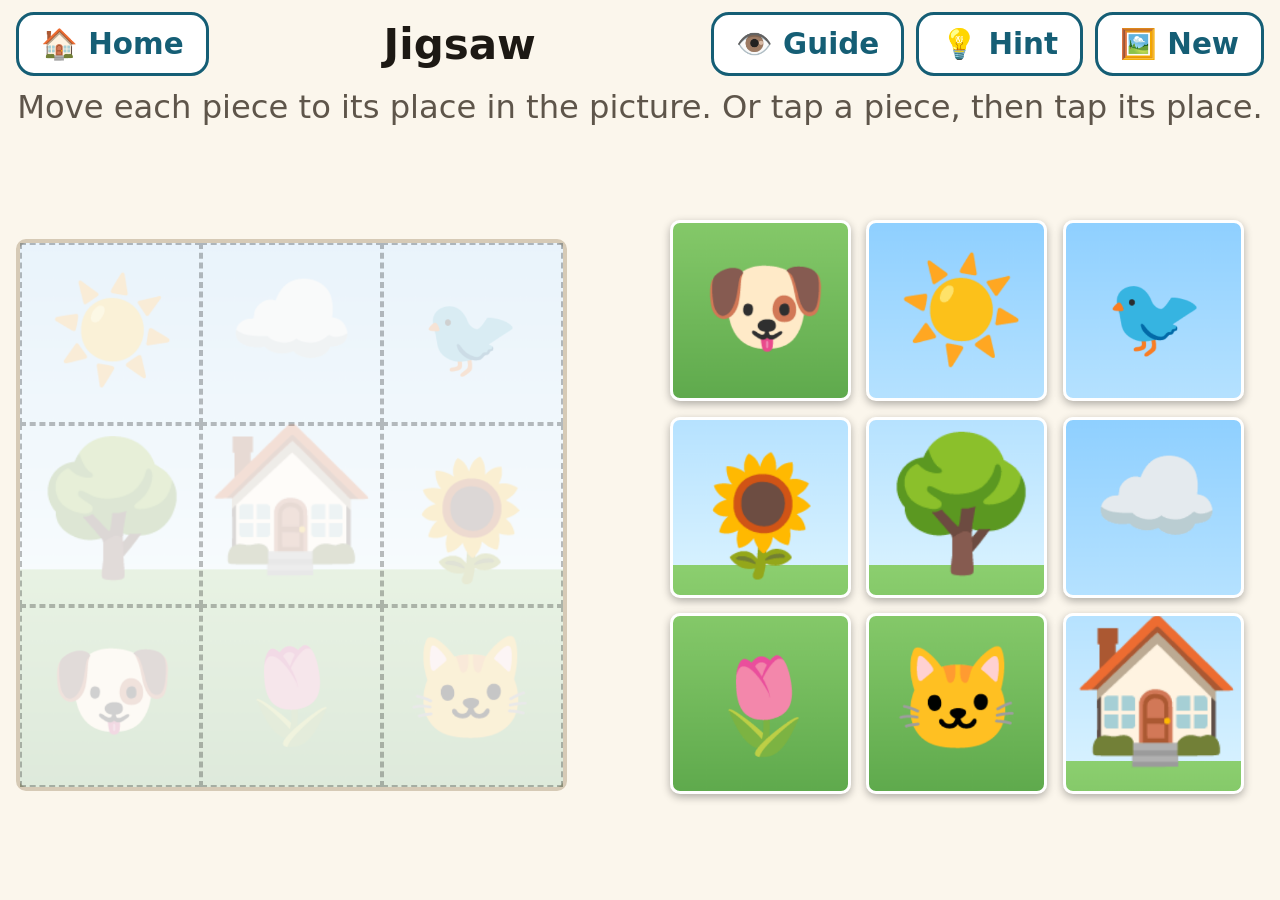
==== jigsaw/index.html @ 0a0f73a1 "feat: solitaire drag and drop, 9-piece jigsaw - solitaire: drag a card or a stack onto a column or a" ====
<!DOCTYPE html>
<html lang="en">

<head>
  <meta charset="utf-8">
  <meta name="viewport" content="width=device-width, initial-scale=1, viewport-fit=cover">
  <meta name="theme-color" content="#fbf6ec">
  <meta name="apple-mobile-web-app-capable" content="yes">
  <title>Jigsaw</title>
  <link rel="stylesheet" href="../games.css">
  <style>
    body { display: flex; flex-direction: column; overflow: hidden; height: 100vh; height: 100dvh; }

    .help { text-align: center; font-size: 1.15rem; color: var(--muted); margin: 0 16px 4px; }

    #play {
      flex: 1;
      position: relative;
      min-height: 0;
      touch-action: none;
    }

    /* Where the picture goes. */
    #board {
      position: absolute;
      background: #fff;
      outline: 4px solid var(--border);
      border-radius: 6px;
    }

    #guide {
      position: absolute;
      inset: 0;
      background-size: 100% 100%;
      opacity: 0.22;
      filter: grayscale(0.3);
    }

    #board.noguide #guide { display: none; }

    .cell {
      position: absolute;
      border: 2px dashed rgba(0, 0, 0, 0.25);
    }

    .cell.hint { border: 6px solid var(--good); background: rgba(46, 125, 50, 0.15); z-index: 2; }

    /* Where the loose pieces wait. Each piece has its own place, so pieces never lie on top of each other. */
    .slot {
      position: absolute;
      border: 3px dashed var(--border);
      border-radius: 12px;
    }

    .piece {
      position: absolute;
      border-radius: 10px;
      box-shadow: 0 3px 8px rgba(0, 0, 0, 0.3);
      border: 3px solid #fff;
      cursor: grab;
      transition: left 0.25s, top 0.25s, border-radius 0.25s;
      z-index: 10;
    }

    .piece.dragging {
      transition: none;
      z-index: 100;
      box-shadow: 0 14px 28px rgba(0, 0, 0, 0.4);
      cursor: grabbing;
    }

    .piece.selected { border-color: #f57f17; box-shadow: 0 0 0 5px #f57f17; z-index: 20; }

    .piece.placed {
      border: 0;
      border-radius: 0;
      box-shadow: none;
      cursor: default;
      z-index: 5;
    }
  </style>
</head>

<body>
  <div class="topbar">
    <a class="btn" href="../">🏠 Home</a>
    <h1>Jigsaw</h1>
    <button class="btn" id="guideBtn">👁️ Guide</button>
    <button class="btn" id="hint">💡 Hint</button>
    <button class="btn" id="next">🖼️ New</button>
  </div>
  <p class="help">Move each piece to its place in the picture. Or tap a piece, then tap its place.</p>

  <div id="play">
    <div id="board"><div id="guide"></div></div>
  </div>

  <div class="overlay" id="win">
    <div class="box">
      <div class="big">🎉</div>
      <h2>Well done!</h2>
      <p>The picture is complete.</p>
      <div class="actions">
        <button class="btn primary" id="again">Next picture</button>
      </div>
    </div>
  </div>

  <script>
    // Each picture: a background and emoji, one main thing in each of the 9 squares.
    // Items are [emoji, x, y, size] as parts of the picture width.
    const SCENES = [
      {
        name: 'Garden',
        bg: [[0, '#8fd0ff'], [0.6, '#d6f1ff'], [0.6, '#8ccf6f'], [1, '#5ea94c']],
        items: [['☀️', 0.17, 0.17, 0.22], ['☁️', 0.5, 0.15, 0.22], ['🐦', 0.83, 0.18, 0.17],
          ['🌳', 0.17, 0.5, 0.28], ['🏠', 0.5, 0.48, 0.3], ['🌻', 0.83, 0.52, 0.25],
          ['🐶', 0.17, 0.83, 0.22], ['🌷', 0.5, 0.84, 0.2], ['🐱', 0.83, 0.83, 0.22]],
      },
      {
        name: 'Farm',
        bg: [[0, '#a7dcff'], [0.55, '#e3f5ff'], [0.55, '#b5d66b'], [1, '#7fae3f']],
        items: [['⛅', 0.17, 0.17, 0.22], ['🐦', 0.5, 0.2, 0.16], ['☀️', 0.83, 0.16, 0.22],
          ['🌲', 0.17, 0.5, 0.28], ['🏡', 0.5, 0.48, 0.3], ['🚜', 0.83, 0.52, 0.24],
          ['🐄', 0.17, 0.83, 0.24], ['🐔', 0.5, 0.84, 0.21], ['🐑', 0.83, 0.83, 0.23]],
      },
      {
        name: 'Seaside',
        bg: [[0, '#7fc8f8'], [0.36, '#cdeeff'], [0.36, '#2f8fd1'], [0.7, '#61b6ea'], [0.7, '#f3dca2'], [1, '#e7c77c']],
        items: [['☀️', 0.17, 0.17, 0.22], ['☁️', 0.5, 0.16, 0.2], ['🐦', 0.83, 0.18, 0.16],
          ['⛵', 0.17, 0.52, 0.24], ['🐬', 0.5, 0.53, 0.24], ['🚢', 0.83, 0.5, 0.24],
          ['🐚', 0.17, 0.85, 0.2], ['🦀', 0.5, 0.85, 0.2], ['⛱️', 0.83, 0.82, 0.24]],
      },
      {
        name: 'Fruit',
        checks: ['#ffffff', '#f6c9c9'],
        items: [['🍎', 0.17, 0.17, 0.25], ['🍌', 0.5, 0.17, 0.25], ['🍇', 0.83, 0.17, 0.25],
          ['🍓', 0.17, 0.5, 0.25], ['🍊', 0.5, 0.5, 0.25], ['🍐', 0.83, 0.5, 0.25],
          ['🍒', 0.17, 0.83, 0.25], ['🍋', 0.5, 0.83, 0.25], ['🍉', 0.83, 0.83, 0.25]],
      },
    ];

    const N = 3;
    const $ = (id) => document.getElementById(id);
    const play = $('play'), board = $('board');

    let sceneIdx = -1, image = '', pieces = [], selected = null, geo;

    function shuffle(a) {
      for (let i = a.length - 1; i > 0; i--) {
        const j = Math.floor(Math.random() * (i + 1));
        [a[i], a[j]] = [a[j], a[i]];
      }
      return a;
    }

    function drawScene(sc, size) {
      const c = document.createElement('canvas');
      c.width = c.height = size;
      const g = c.getContext('2d');
      if (sc.checks) {
        const n = 8, s = size / n;
        for (let y = 0; y < n; y++)
          for (let x = 0; x < n; x++) {
            g.fillStyle = sc.checks[(x + y) % 2];
            g.fillRect(x * s, y * s, s, s);
          }
      } else {
        const grad = g.createLinearGradient(0, 0, 0, size);
        for (const [at, col] of sc.bg) grad.addColorStop(at, col);
        g.fillStyle = grad;
        g.fillRect(0, 0, size, size);
      }
      g.textAlign = 'center';
      g.textBaseline = 'middle';
      for (const [e, x, y, s] of sc.items) {
        // Emoji draw a bit larger than the font size; keep each one inside its own square.
        g.font = `${s * 0.85 * size}px "Apple Color Emoji","Segoe UI Emoji","Noto Color Emoji",sans-serif`;
        g.fillText(e, x * size, y * size);
      }
      return c.toDataURL();
    }

    function newPuzzle() {
      sceneIdx = (sceneIdx + 1) % SCENES.length;
      image = drawScene(SCENES[sceneIdx], 900);
      $('guide').style.backgroundImage = `url(${image})`;
      for (const p of pieces) p.el.remove();
      const slots = shuffle([...Array(N * N).keys()]);
      pieces = [...Array(N * N).keys()].map((i) => {
        const el = document.createElement('div');
        el.className = 'piece';
        el.style.backgroundImage = `url(${image})`;
        const p = { i, slot: slots[i], placed: false, el };
        el.addEventListener('pointerdown', (e) => pointerDown(e, p));
        play.appendChild(el);
        return p;
      });
      selected = null;
      $('win').classList.remove('show');
      layout();
    }

    // Two 3 by 3 areas: the picture and the waiting pieces.
    // Side by side when the screen is wide, one above the other when it is tall.
    function layout() {
      const W = play.clientWidth, H = play.clientHeight, pad = 20;
      const wide = W > H;
      const p = wide
        ? Math.min((W - pad * 2) / 6.3, (H - pad * 2) / 3)
        : Math.min((W - pad * 2) / 3, (H - pad * 2) / 6.3);
      const s = p * 0.92;               // piece size; slots are a bit larger so pieces have space between them
      const bw = s * N;
      let bx, by, tx, ty;
      if (wide) {
        bx = (W - 6.3 * p) / 2; by = (H - 3 * p) / 2 + (3 * p - bw) / 2;
        tx = bx + 3.3 * p; ty = (H - 3 * p) / 2;
      } else {
        bx = (W - bw) / 2; by = (H - 6.3 * p) / 2;
        tx = (W - 3 * p) / 2; ty = by + 3.3 * p;
      }
      geo = { s, p, bx, by, tx, ty };

      board.style.left = bx + 'px';
      board.style.top = by + 'px';
      board.style.width = board.style.height = bw + 'px';

      for (const el of play.querySelectorAll('.slot, .cell')) el.remove();
      for (let k = 0; k < N * N; k++) {
        const cell = document.createElement('div');
        cell.className = 'cell';
        cell.style.left = (k % N) * s + 'px';
        cell.style.top = Math.floor(k / N) * s + 'px';
        cell.style.width = cell.style.height = s + 'px';
        cell.dataset.k = k;
        cell.addEventListener('click', () => tapCell(k, cell));
        board.appendChild(cell);

        const slot = document.createElement('div');
        slot.className = 'slot';
        slot.style.left = tx + (k % N) * p + 'px';
        slot.style.top = ty + Math.floor(k / N) * p + 'px';
        slot.style.width = slot.style.height = s + 'px';
        play.appendChild(slot);
      }
      for (const pc of pieces) {
        pc.el.style.width = pc.el.style.height = s + 'px';
        pc.el.style.backgroundSize = `${bw}px ${bw}px`;
        pc.el.style.backgroundPosition = `${-(pc.i % N) * s}px ${-Math.floor(pc.i / N) * s}px`;
        place(pc);
      }
    }

    // Put a piece at its home: its cell in the picture when placed, otherwise its waiting place.
    function place(pc) {
      const { s, p, bx, by, tx, ty } = geo;
      const [x, y] = pc.placed
        ? [bx + (pc.i % N) * s, by + Math.floor(pc.i / N) * s]
        : [tx + (pc.slot % N) * p, ty + Math.floor(pc.slot / N) * p];
      pc.el.style.left = x + 'px';
      pc.el.style.top = y + 'px';
      pc.el.classList.toggle('placed', pc.placed);
    }

    function setPlaced(pc) {
      pc.placed = true;
      pc.el.classList.remove('selected');
      if (selected === pc) selected = null;
      place(pc);
      clearHint();
      if (pieces.every((q) => q.placed)) setTimeout(() => $('win').classList.add('show'), 600);
    }

    function select(pc) {
      if (selected) selected.el.classList.remove('selected');
      selected = selected === pc ? null : pc;
      if (selected) selected.el.classList.add('selected');
    }

    function tapCell(k, cell) {
      if (!selected) return;
      if (selected.i === k) setPlaced(selected);
      else {
        cell.classList.remove('shake');
        void cell.offsetWidth;
        cell.classList.add('shake');
      }
    }

    // ---------- dragging ----------
    let drag = null;

    function pointerDown(e, pc) {
      if (pc.placed || drag || !e.isPrimary) return;
      e.preventDefault();
      pc.el.setPointerCapture(e.pointerId);
      drag = {
        pc, x0: e.clientX, y0: e.clientY, moving: false,
        left: parseFloat(pc.el.style.left), top: parseFloat(pc.el.style.top),
      };
    }

    play.addEventListener('pointermove', (e) => {
      if (!drag) return;
      const dx = e.clientX - drag.x0, dy = e.clientY - drag.y0;
      if (!drag.moving) {
        if (Math.hypot(dx, dy) < 12) return;
        drag.moving = true;
        drag.pc.el.classList.add('dragging');
      }
      drag.pc.el.style.left = drag.left + dx + 'px';
      drag.pc.el.style.top = drag.top + dy + 'px';
    });

    play.addEventListener('pointerup', () => {
      const d = drag;
      drag = null;
      if (!d) return;
      const pc = d.pc;
      if (!d.moving) { select(pc); return; }
      pc.el.classList.remove('dragging');
      // Accept the piece when its middle is near enough to its own place.
      const { s, bx, by } = geo;
      const cx = parseFloat(pc.el.style.left) + s / 2, cy = parseFloat(pc.el.style.top) + s / 2;
      const hx = bx + (pc.i % N) * s + s / 2, hy = by + Math.floor(pc.i / N) * s + s / 2;
      if (Math.abs(cx - hx) < s * 0.6 && Math.abs(cy - hy) < s * 0.6) setPlaced(pc);
      else place(pc);   // goes back to its waiting place
    });

    play.addEventListener('pointercancel', () => {
      if (!drag) return;
      drag.pc.el.classList.remove('dragging');
      place(drag.pc);
      drag = null;
    });

    let hintTimer = 0;
    function hint() {
      clearHint();
      let pc = selected || pieces.find((q) => !q.placed);
      if (!pc) return;
      if (!selected) select(pc);
      board.querySelector(`.cell[data-k="${pc.i}"]`).classList.add('hint');
      hintTimer = setTimeout(clearHint, 3000);
    }

    function clearHint() {
      clearTimeout(hintTimer);
      for (const el of board.querySelectorAll('.hint')) el.classList.remove('hint');
    }

    $('hint').addEventListener('click', hint);
    $('next').addEventListener('click', newPuzzle);
    $('again').addEventListener('click', newPuzzle);
    $('guideBtn').addEventListener('click', () => board.classList.toggle('noguide'));
    window.addEventListener('resize', layout);

    newPuzzle();
  </script>
</body>

</html>
---- games.css ----
/* Shared style for the game picker and the games.
   Large text, large tap targets, high contrast, no hover-only cues. */
:root {
  --bg: #fbf6ec;
  --fg: #1d1914;
  --muted: #5e554a;
  --card: #ffffff;
  --border: #d6cab6;
  --accent: #155e75;
  --accent-soft: #e0f0f4;
  --good: #2e7d32;
  --good-soft: #e3f3e4;
  --select: #ffe082;
  --radius: 22px;
  font-size: clamp(20px, 2.4vw, 28px);
}

* { box-sizing: border-box; }

html, body {
  margin: 0;
  background: var(--bg);
  color: var(--fg);
  font-family: system-ui, -apple-system, "Segoe UI", Roboto, Helvetica, Arial, sans-serif;
  -webkit-text-size-adjust: 100%;
}

body {
  touch-action: manipulation;
  -webkit-tap-highlight-color: transparent;
  -webkit-user-select: none;
  user-select: none;
  min-height: 100vh;
  min-height: 100dvh;
}

.topbar {
  display: flex;
  flex-wrap: wrap;
  gap: 12px;
  align-items: center;
  padding: 12px 16px;
}

.topbar h1 {
  flex: 1 1 auto;
  margin: 0;
  font-size: 1.5rem;
  text-align: center;
}

.btn {
  font: inherit;
  font-size: 1.05rem;
  font-weight: 700;
  min-height: 64px;
  min-width: 64px;
  padding: 0 22px;
  border-radius: 18px;
  border: 3px solid var(--accent);
  background: var(--card);
  color: var(--accent);
  cursor: pointer;
  display: inline-flex;
  align-items: center;
  justify-content: center;
  gap: 10px;
  text-decoration: none;
  line-height: 1.1;
}

.btn.primary { background: var(--accent); color: #fff; }
.btn:active { transform: scale(0.96); }
.btn:disabled { opacity: 0.35; transform: none; }
.btn:focus-visible { outline: 4px solid #f9a825; outline-offset: 3px; }

/* Full-screen message (win, no moves). */
.overlay {
  position: fixed;
  inset: 0;
  background: rgba(29, 25, 20, 0.55);
  display: none;
  align-items: center;
  justify-content: center;
  padding: 16px;
  z-index: 10000;
}

.overlay.show { display: flex; }

.overlay .box {
  background: var(--card);
  border-radius: var(--radius);
  padding: 36px 32px;
  max-width: 560px;
  width: 100%;
  text-align: center;
  box-shadow: 0 10px 40px rgba(0, 0, 0, 0.3);
}

.overlay .big { font-size: 4rem; line-height: 1.1; }
.overlay h2 { font-size: 1.8rem; margin: 12px 0 8px; }
.overlay p { font-size: 1.2rem; color: var(--muted); margin: 0 0 24px; }
.overlay .actions { display: flex; flex-wrap: wrap; gap: 16px; justify-content: center; }
.overlay .actions .btn { min-width: 200px; font-size: 1.2rem; }

@keyframes shake {
  0%, 100% { translate: 0; }
  20%, 60% { translate: -8px; }
  40%, 80% { translate: 8px; }
}

.shake { animation: shake 0.35s; }
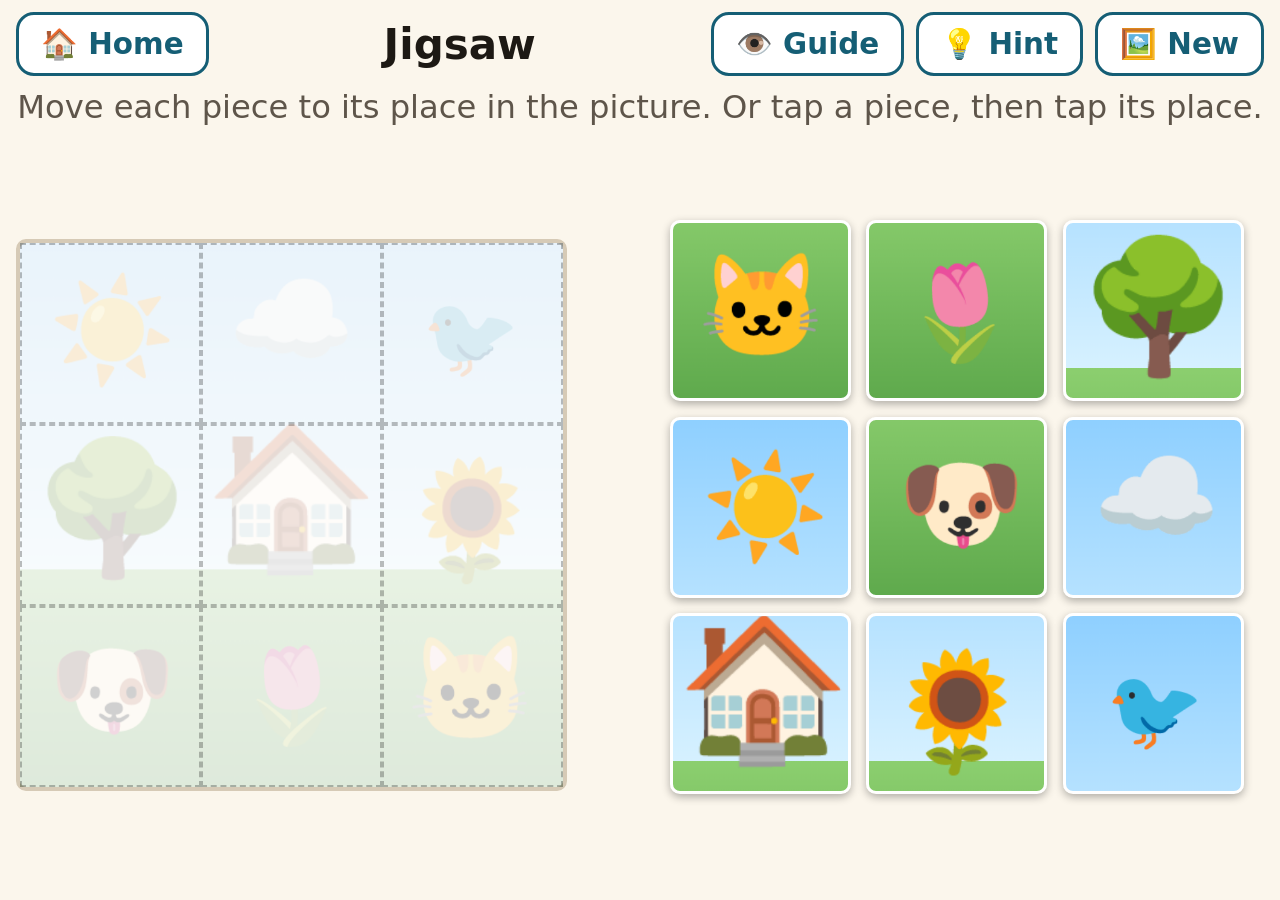
==== commit db351c23: "feat: make the games site an installable PWA - manifest.webmanifest with PNG icons (normal, maskable" ====
--- a/jigsaw/index.html
+++ b/jigsaw/index.html
@@ -5,7 +5,12 @@
   <meta charset="utf-8">
   <meta name="viewport" content="width=device-width, initial-scale=1, viewport-fit=cover">
   <meta name="theme-color" content="#fbf6ec">
+  <meta name="mobile-web-app-capable" content="yes">
   <meta name="apple-mobile-web-app-capable" content="yes">
+  <meta name="apple-mobile-web-app-title" content="Games">
+  <link rel="manifest" href="/manifest.webmanifest">
+  <link rel="icon" href="/icons/icon-192.png">
+  <link rel="apple-touch-icon" href="/icons/apple-touch-icon.png">
   <title>Jigsaw</title>
   <link rel="stylesheet" href="../games.css">
   <style>
@@ -357,6 +362,9 @@
 
     newPuzzle();
   </script>
+  <script>
+    if ('serviceWorker' in navigator) navigator.serviceWorker.register('/sw.js').catch(() => { });
+  </script>
 </body>
 
 </html>
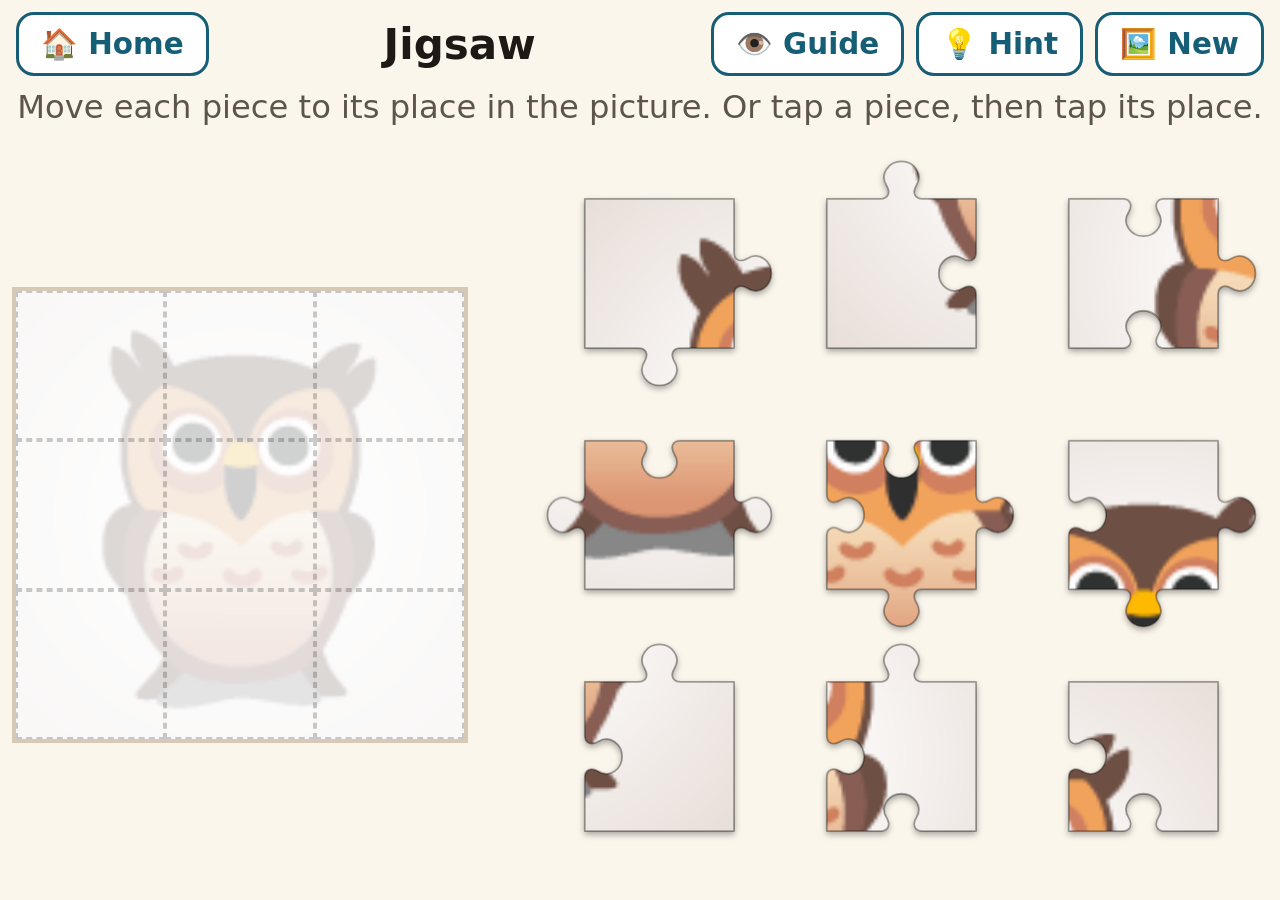
==== commit 869fe557: "feat(jigsaw): jigsaw-shaped pieces and single-emoji pictures - pieces now have tabs and holes, with " ====
--- a/jigsaw/index.html
+++ b/jigsaw/index.html
@@ -30,7 +30,6 @@
       position: absolute;
       background: #fff;
       outline: 4px solid var(--border);
-      border-radius: 6px;
     }
 
     #guide {
@@ -45,42 +44,35 @@
 
     .cell {
       position: absolute;
-      border: 2px dashed rgba(0, 0, 0, 0.25);
+      border: 2px dashed rgba(0, 0, 0, 0.2);
     }
 
     .cell.hint { border: 6px solid var(--good); background: rgba(46, 125, 50, 0.15); z-index: 2; }
 
-    /* Where the loose pieces wait. Each piece has its own place, so pieces never lie on top of each other. */
-    .slot {
-      position: absolute;
-      border: 3px dashed var(--border);
-      border-radius: 12px;
-    }
-
+    /* Each loose piece waits in its own place, far enough from the others that pieces never touch. */
     .piece {
       position: absolute;
-      border-radius: 10px;
-      box-shadow: 0 3px 8px rgba(0, 0, 0, 0.3);
-      border: 3px solid #fff;
       cursor: grab;
-      transition: left 0.25s, top 0.25s, border-radius 0.25s;
+      transition: left 0.25s, top 0.25s;
       z-index: 10;
+      filter: drop-shadow(0 3px 3px rgba(0, 0, 0, 0.35));
     }
 
     .piece.dragging {
       transition: none;
       z-index: 100;
-      box-shadow: 0 14px 28px rgba(0, 0, 0, 0.4);
+      filter: drop-shadow(0 12px 10px rgba(0, 0, 0, 0.4));
       cursor: grabbing;
     }
 
-    .piece.selected { border-color: #f57f17; box-shadow: 0 0 0 5px #f57f17; z-index: 20; }
+    .piece.selected {
+      z-index: 20;
+      filter: drop-shadow(0 0 4px #f57f17) drop-shadow(0 0 4px #f57f17) drop-shadow(0 0 3px #f57f17);
+    }
 
     .piece.placed {
-      border: 0;
-      border-radius: 0;
-      box-shadow: none;
-      cursor: default;
+      filter: none;
+      pointer-events: none;
       z-index: 5;
     }
   </style>
@@ -112,44 +104,22 @@
   </div>
 
   <script>
-    // Each picture: a background and emoji, one main thing in each of the 9 squares.
-    // Items are [emoji, x, y, size] as parts of the picture width.
-    const SCENES = [
-      {
-        name: 'Garden',
-        bg: [[0, '#8fd0ff'], [0.6, '#d6f1ff'], [0.6, '#8ccf6f'], [1, '#5ea94c']],
-        items: [['☀️', 0.17, 0.17, 0.22], ['☁️', 0.5, 0.15, 0.22], ['🐦', 0.83, 0.18, 0.17],
-          ['🌳', 0.17, 0.5, 0.28], ['🏠', 0.5, 0.48, 0.3], ['🌻', 0.83, 0.52, 0.25],
-          ['🐶', 0.17, 0.83, 0.22], ['🌷', 0.5, 0.84, 0.2], ['🐱', 0.83, 0.83, 0.22]],
-      },
-      {
-        name: 'Farm',
-        bg: [[0, '#a7dcff'], [0.55, '#e3f5ff'], [0.55, '#b5d66b'], [1, '#7fae3f']],
-        items: [['⛅', 0.17, 0.17, 0.22], ['🐦', 0.5, 0.2, 0.16], ['☀️', 0.83, 0.16, 0.22],
-          ['🌲', 0.17, 0.5, 0.28], ['🏡', 0.5, 0.48, 0.3], ['🚜', 0.83, 0.52, 0.24],
-          ['🐄', 0.17, 0.83, 0.24], ['🐔', 0.5, 0.84, 0.21], ['🐑', 0.83, 0.83, 0.23]],
-      },
-      {
-        name: 'Seaside',
-        bg: [[0, '#7fc8f8'], [0.36, '#cdeeff'], [0.36, '#2f8fd1'], [0.7, '#61b6ea'], [0.7, '#f3dca2'], [1, '#e7c77c']],
-        items: [['☀️', 0.17, 0.17, 0.22], ['☁️', 0.5, 0.16, 0.2], ['🐦', 0.83, 0.18, 0.16],
-          ['⛵', 0.17, 0.52, 0.24], ['🐬', 0.5, 0.53, 0.24], ['🚢', 0.83, 0.5, 0.24],
-          ['🐚', 0.17, 0.85, 0.2], ['🦀', 0.5, 0.85, 0.2], ['⛱️', 0.83, 0.82, 0.24]],
-      },
-      {
-        name: 'Fruit',
-        checks: ['#ffffff', '#f6c9c9'],
-        items: [['🍎', 0.17, 0.17, 0.25], ['🍌', 0.5, 0.17, 0.25], ['🍇', 0.83, 0.17, 0.25],
-          ['🍓', 0.17, 0.5, 0.25], ['🍊', 0.5, 0.5, 0.25], ['🍐', 0.83, 0.5, 0.25],
-          ['🍒', 0.17, 0.83, 0.25], ['🍋', 0.5, 0.83, 0.25], ['🍉', 0.83, 0.83, 0.25]],
-      },
+    // One big emoji on a soft background makes each picture.
+    const PICTURES = [
+      ['🐶', '#ffe0b2'], ['🐱', '#cfe8ff'], ['🌻', '#c8e6c9'], ['🍎', '#fff3c4'],
+      ['🏠', '#d4ecff'], ['🦋', '#e4f5c8'], ['🐠', '#b3e5fc'], ['🚗', '#e3e3fa'],
+      ['🐘', '#ffe4ec'], ['🦉', '#e6dcd6'], ['🍓', '#e3f4e4'], ['⛵', '#c5e3fb'],
     ];
 
     const N = 3;
+    const TAB = 0.25;      // how far a tab sticks out, as part of the piece size
+    const PAD = 0.28;      // room around each piece drawing for its tabs and outline
+    const PITCH = 1.62;    // distance between waiting places, as piece sizes
     const $ = (id) => document.getElementById(id);
     const play = $('play'), board = $('board');
 
-    let sceneIdx = -1, image = '', pieces = [], selected = null, geo;
+    let picIdx = Math.floor(Math.random() * PICTURES.length) - 1;
+    let picture, pieces = [], selected = null, geo;
 
     function shuffle(a) {
       for (let i = a.length - 1; i > 0; i--) {
@@ -159,44 +129,95 @@
       return a;
     }
 
-    function drawScene(sc, size) {
+    function drawPicture([emoji, color], size) {
       const c = document.createElement('canvas');
       c.width = c.height = size;
       const g = c.getContext('2d');
-      if (sc.checks) {
-        const n = 8, s = size / n;
-        for (let y = 0; y < n; y++)
-          for (let x = 0; x < n; x++) {
-            g.fillStyle = sc.checks[(x + y) % 2];
-            g.fillRect(x * s, y * s, s, s);
-          }
-      } else {
-        const grad = g.createLinearGradient(0, 0, 0, size);
-        for (const [at, col] of sc.bg) grad.addColorStop(at, col);
-        g.fillStyle = grad;
-        g.fillRect(0, 0, size, size);
-      }
+      const grad = g.createRadialGradient(size / 2, size / 2, size * 0.1, size / 2, size / 2, size * 0.75);
+      grad.addColorStop(0, '#ffffff');
+      grad.addColorStop(1, color);
+      g.fillStyle = grad;
+      g.fillRect(0, 0, size, size);
       g.textAlign = 'center';
       g.textBaseline = 'middle';
-      for (const [e, x, y, s] of sc.items) {
-        // Emoji draw a bit larger than the font size; keep each one inside its own square.
-        g.font = `${s * 0.85 * size}px "Apple Color Emoji","Segoe UI Emoji","Noto Color Emoji",sans-serif`;
-        g.fillText(e, x * size, y * size);
-      }
-      return c.toDataURL();
+      g.font = `${size * 0.78}px "Apple Color Emoji","Segoe UI Emoji","Noto Color Emoji",sans-serif`;
+      g.fillText(emoji, size / 2, size * 0.54);
+      return c;
+    }
+
+    // Edge shapes. For the edge between two pieces, +1 means the first piece
+    // (above, or to the left) has the tab and the second piece has the hole.
+    function makeEdges() {
+      const rnd = () => (Math.random() < 0.5 ? 1 : -1);
+      const h = [...Array(N - 1)].map(() => [...Array(N)].map(rnd));  // below row r
+      const v = [...Array(N)].map(() => [...Array(N - 1)].map(rnd));  // right of column c
+      return (r, c) => ({
+        top: r > 0 ? -h[r - 1][c] : 0,
+        right: c < N - 1 ? v[r][c] : 0,
+        bottom: r < N - 1 ? h[r][c] : 0,
+        left: c > 0 ? -v[r][c - 1] : 0,
+      });
+    }
+
+    // One side of a piece, from (x0, y0) to (x1, y1), going round the piece clockwise.
+    // out: 1 = tab, -1 = hole, 0 = straight.
+    function side(g, x0, y0, x1, y1, out) {
+      if (!out) { g.lineTo(x1, y1); return; }
+      const dx = x1 - x0, dy = y1 - y0;
+      const nx = dy * out, ny = -dx * out;     // points out of the piece
+      const P = (u, w) => [x0 + dx * u + nx * w, y0 + dy * u + ny * w];
+      const curve = (a, b, c) => g.bezierCurveTo(...P(...a), ...P(...b), ...P(...c));
+      g.lineTo(...P(0.36, 0));
+      curve([0.41, 0], [0.43, 0.04], [0.40, 0.09]);
+      curve([0.35, 0.17], [0.42, TAB], [0.5, TAB]);
+      curve([0.58, TAB], [0.65, 0.17], [0.60, 0.09]);
+      curve([0.57, 0.04], [0.59, 0], [0.64, 0]);
+      g.lineTo(x1, y1);
+    }
+
+    function piecePath(g, s, e) {
+      g.beginPath();
+      g.moveTo(0, 0);
+      side(g, 0, 0, s, 0, e.top);
+      side(g, s, 0, s, s, e.right);
+      side(g, s, s, 0, s, e.bottom);
+      side(g, 0, s, 0, 0, e.left);
+      g.closePath();
+    }
+
+    function drawPiece(pc) {
+      const { s } = geo;
+      const dpr = window.devicePixelRatio || 1;
+      const full = s * (1 + 2 * PAD);
+      const cv = pc.el;
+      cv.width = cv.height = Math.round(full * dpr);
+      cv.style.width = cv.style.height = full + 'px';
+      const g = cv.getContext('2d');
+      g.scale(dpr, dpr);
+      g.translate(s * PAD, s * PAD);
+      piecePath(g, s, pc.edges);
+      g.save();
+      g.clip();
+      const r = Math.floor(pc.i / N), c = pc.i % N;
+      g.drawImage(picture, -c * s, -r * s, s * N, s * N);
+      g.restore();
+      g.lineJoin = 'round';
+      g.strokeStyle = 'rgba(0,0,0,0.35)';
+      g.lineWidth = Math.max(1.5, s * 0.012);
+      g.stroke();
     }
 
     function newPuzzle() {
-      sceneIdx = (sceneIdx + 1) % SCENES.length;
-      image = drawScene(SCENES[sceneIdx], 900);
-      $('guide').style.backgroundImage = `url(${image})`;
+      picIdx = (picIdx + 1) % PICTURES.length;
+      picture = drawPicture(PICTURES[picIdx], 900);
+      $('guide').style.backgroundImage = `url(${picture.toDataURL()})`;
+      const edges = makeEdges();
       for (const p of pieces) p.el.remove();
       const slots = shuffle([...Array(N * N).keys()]);
       pieces = [...Array(N * N).keys()].map((i) => {
-        const el = document.createElement('div');
+        const el = document.createElement('canvas');
         el.className = 'piece';
-        el.style.backgroundImage = `url(${image})`;
-        const p = { i, slot: slots[i], placed: false, el };
+        const p = { i, slot: slots[i], placed: false, el, edges: edges(Math.floor(i / N), i % N) };
         el.addEventListener('pointerdown', (e) => pointerDown(e, p));
         play.appendChild(el);
         return p;
@@ -206,31 +227,30 @@
       layout();
     }
 
-    // Two 3 by 3 areas: the picture and the waiting pieces.
-    // Side by side when the screen is wide, one above the other when it is tall.
+    // The picture and the waiting pieces: side by side when the screen is wide,
+    // one above the other when it is tall.
     function layout() {
-      const W = play.clientWidth, H = play.clientHeight, pad = 20;
+      const W = play.clientWidth, H = play.clientHeight, pad = 16;
+      const bw = N, tw = N * PITCH, gap = 0.5;   // in piece sizes
       const wide = W > H;
-      const p = wide
-        ? Math.min((W - pad * 2) / 6.3, (H - pad * 2) / 3)
-        : Math.min((W - pad * 2) / 3, (H - pad * 2) / 6.3);
-      const s = p * 0.92;               // piece size; slots are a bit larger so pieces have space between them
-      const bw = s * N;
+      const s = wide
+        ? Math.min((W - pad * 2) / (bw + gap + tw), (H - pad * 2) / tw)
+        : Math.min((W - pad * 2) / tw, (H - pad * 2) / (bw + gap + tw));
       let bx, by, tx, ty;
       if (wide) {
-        bx = (W - 6.3 * p) / 2; by = (H - 3 * p) / 2 + (3 * p - bw) / 2;
-        tx = bx + 3.3 * p; ty = (H - 3 * p) / 2;
+        bx = (W - (bw + gap + tw) * s) / 2; by = (H - bw * s) / 2;
+        tx = bx + (bw + gap) * s; ty = (H - tw * s) / 2;
       } else {
-        bx = (W - bw) / 2; by = (H - 6.3 * p) / 2;
-        tx = (W - 3 * p) / 2; ty = by + 3.3 * p;
-      }
-      geo = { s, p, bx, by, tx, ty };
+        bx = (W - bw * s) / 2; by = (H - (bw + gap + tw) * s) / 2;
+        tx = (W - tw * s) / 2; ty = by + (bw + gap) * s;
+      }
+      geo = { s, bx, by, tx, ty };
 
       board.style.left = bx + 'px';
       board.style.top = by + 'px';
-      board.style.width = board.style.height = bw + 'px';
-
-      for (const el of play.querySelectorAll('.slot, .cell')) el.remove();
+      board.style.width = board.style.height = bw * s + 'px';
+
+      for (const el of board.querySelectorAll('.cell')) el.remove();
       for (let k = 0; k < N * N; k++) {
         const cell = document.createElement('div');
         cell.className = 'cell';
@@ -240,30 +260,22 @@
         cell.dataset.k = k;
         cell.addEventListener('click', () => tapCell(k, cell));
         board.appendChild(cell);
-
-        const slot = document.createElement('div');
-        slot.className = 'slot';
-        slot.style.left = tx + (k % N) * p + 'px';
-        slot.style.top = ty + Math.floor(k / N) * p + 'px';
-        slot.style.width = slot.style.height = s + 'px';
-        play.appendChild(slot);
-      }
-      for (const pc of pieces) {
-        pc.el.style.width = pc.el.style.height = s + 'px';
-        pc.el.style.backgroundSize = `${bw}px ${bw}px`;
-        pc.el.style.backgroundPosition = `${-(pc.i % N) * s}px ${-Math.floor(pc.i / N) * s}px`;
-        place(pc);
-      }
-    }
-
-    // Put a piece at its home: its cell in the picture when placed, otherwise its waiting place.
+      }
+      for (const pc of pieces) { drawPiece(pc); place(pc); }
+    }
+
+    // Where the square part of a piece sits: its cell in the picture, or its waiting place.
+    function home(pc) {
+      const { s, bx, by, tx, ty } = geo;
+      if (pc.placed) return [bx + (pc.i % N) * s, by + Math.floor(pc.i / N) * s];
+      const off = (PITCH - 1) / 2 * s;
+      return [tx + (pc.slot % N) * PITCH * s + off, ty + Math.floor(pc.slot / N) * PITCH * s + off];
+    }
+
     function place(pc) {
-      const { s, p, bx, by, tx, ty } = geo;
-      const [x, y] = pc.placed
-        ? [bx + (pc.i % N) * s, by + Math.floor(pc.i / N) * s]
-        : [tx + (pc.slot % N) * p, ty + Math.floor(pc.slot / N) * p];
-      pc.el.style.left = x + 'px';
-      pc.el.style.top = y + 'px';
+      const [x, y] = home(pc);
+      pc.el.style.left = x - geo.s * PAD + 'px';
+      pc.el.style.top = y - geo.s * PAD + 'px';
       pc.el.classList.toggle('placed', pc.placed);
     }
 
@@ -326,7 +338,8 @@
       pc.el.classList.remove('dragging');
       // Accept the piece when its middle is near enough to its own place.
       const { s, bx, by } = geo;
-      const cx = parseFloat(pc.el.style.left) + s / 2, cy = parseFloat(pc.el.style.top) + s / 2;
+      const cx = parseFloat(pc.el.style.left) + s * (PAD + 0.5);
+      const cy = parseFloat(pc.el.style.top) + s * (PAD + 0.5);
       const hx = bx + (pc.i % N) * s + s / 2, hy = by + Math.floor(pc.i / N) * s + s / 2;
       if (Math.abs(cx - hx) < s * 0.6 && Math.abs(cy - hy) < s * 0.6) setPlaced(pc);
       else place(pc);   // goes back to its waiting place
@@ -342,7 +355,7 @@
     let hintTimer = 0;
     function hint() {
       clearHint();
-      let pc = selected || pieces.find((q) => !q.placed);
+      const pc = selected || pieces.find((q) => !q.placed);
       if (!pc) return;
       if (!selected) select(pc);
       board.querySelector(`.cell[data-k="${pc.i}"]`).classList.add('hint');
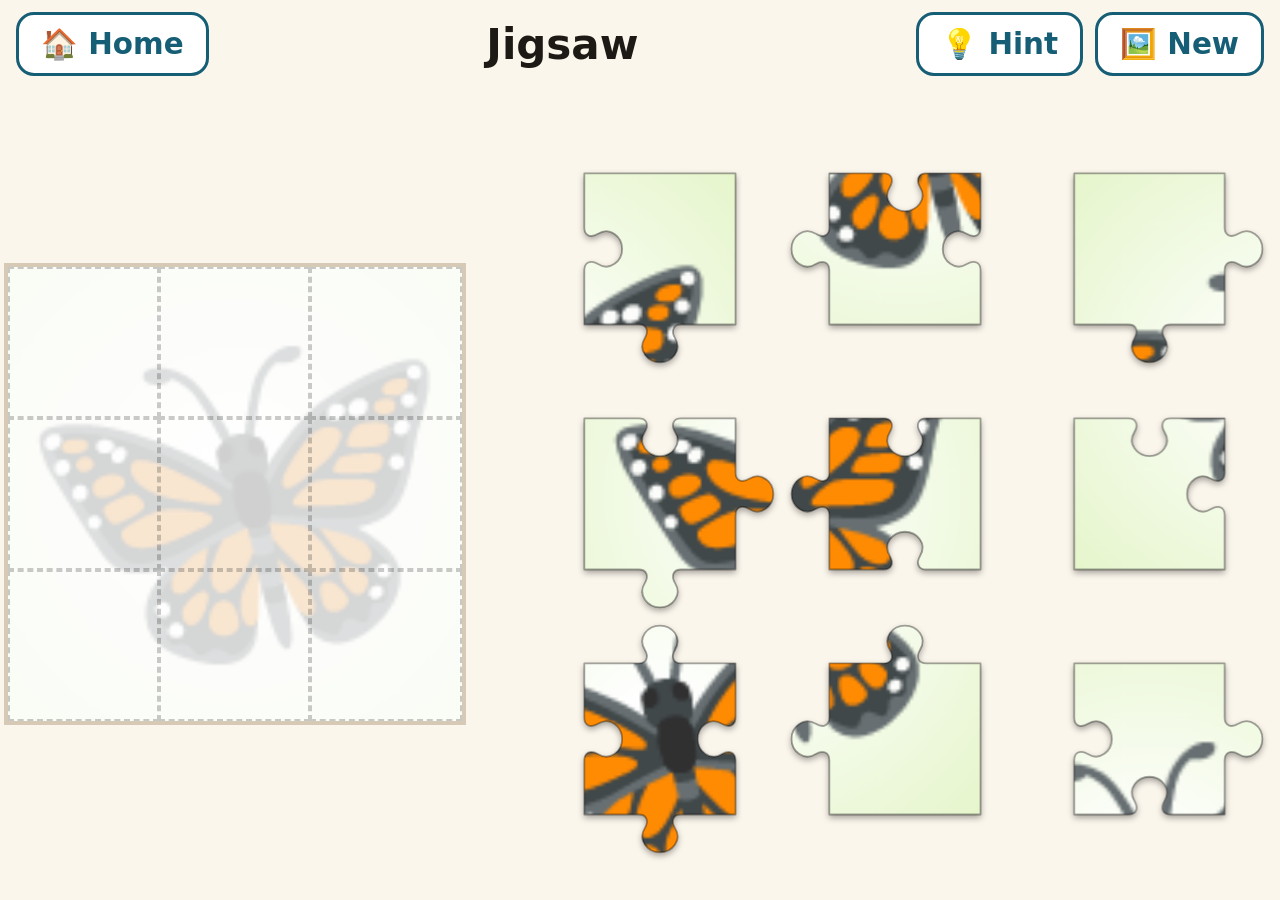
==== commit e175dca1: "feat(jigsaw): always show guide, remove help text, show finished picture on win Remove the Guide tog" ====
--- a/jigsaw/index.html
+++ b/jigsaw/index.html
@@ -16,8 +16,6 @@
   <style>
     body { display: flex; flex-direction: column; overflow: hidden; height: 100vh; height: 100dvh; }
 
-    .help { text-align: center; font-size: 1.15rem; color: var(--muted); margin: 0 16px 4px; }
-
     #play {
       flex: 1;
       position: relative;
@@ -39,8 +37,6 @@
       opacity: 0.22;
       filter: grayscale(0.3);
     }
-
-    #board.noguide #guide { display: none; }
 
     .cell {
       position: absolute;
@@ -70,6 +66,15 @@
       filter: drop-shadow(0 0 4px #f57f17) drop-shadow(0 0 4px #f57f17) drop-shadow(0 0 3px #f57f17);
     }
 
+    #winPic {
+      display: block;
+      width: min(320px, 70vw, 40vh);
+      aspect-ratio: 1;
+      margin: 0 auto 8px;
+      border-radius: 8px;
+      box-shadow: 0 4px 14px rgba(0, 0, 0, 0.25);
+    }
+
     .piece.placed {
       filter: none;
       pointer-events: none;
@@ -82,11 +87,9 @@
   <div class="topbar">
     <a class="btn" href="../">🏠 Home</a>
     <h1>Jigsaw</h1>
-    <button class="btn" id="guideBtn">👁️ Guide</button>
     <button class="btn" id="hint">💡 Hint</button>
     <button class="btn" id="next">🖼️ New</button>
   </div>
-  <p class="help">Move each piece to its place in the picture. Or tap a piece, then tap its place.</p>
 
   <div id="play">
     <div id="board"><div id="guide"></div></div>
@@ -94,7 +97,7 @@
 
   <div class="overlay" id="win">
     <div class="box">
-      <div class="big">🎉</div>
+      <canvas id="winPic"></canvas>
       <h2>Well done!</h2>
       <p>The picture is complete.</p>
       <div class="actions">
@@ -230,7 +233,7 @@
     // The picture and the waiting pieces: side by side when the screen is wide,
     // one above the other when it is tall.
     function layout() {
-      const W = play.clientWidth, H = play.clientHeight, pad = 16;
+      const W = play.clientWidth, H = play.clientHeight, pad = 8;
       const bw = N, tw = N * PITCH, gap = 0.5;   // in piece sizes
       const wide = W > H;
       const s = wide
@@ -285,7 +288,31 @@
       if (selected === pc) selected = null;
       place(pc);
       clearHint();
-      if (pieces.every((q) => q.placed)) setTimeout(() => $('win').classList.add('show'), 600);
+      if (pieces.every((q) => q.placed)) setTimeout(showWin, 600);
+    }
+
+    // The complete picture, with the piece lines faintly on it.
+    function showWin() {
+      const size = picture.width, s = size / N;
+      const lines = document.createElement('canvas');
+      lines.width = lines.height = size;
+      const lg = lines.getContext('2d');
+      lg.lineJoin = 'round';
+      lg.lineWidth = size * 0.004;
+      for (const pc of pieces) {
+        lg.save();
+        lg.translate((pc.i % N) * s, Math.floor(pc.i / N) * s);
+        piecePath(lg, s, pc.edges);
+        lg.stroke();
+        lg.restore();
+      }
+      const cv = $('winPic');
+      cv.width = cv.height = size;
+      const g = cv.getContext('2d');
+      g.drawImage(picture, 0, 0);
+      g.globalAlpha = 0.2;
+      g.drawImage(lines, 0, 0);
+      $('win').classList.add('show');
     }
 
     function select(pc) {
@@ -370,7 +397,6 @@
     $('hint').addEventListener('click', hint);
     $('next').addEventListener('click', newPuzzle);
     $('again').addEventListener('click', newPuzzle);
-    $('guideBtn').addEventListener('click', () => board.classList.toggle('noguide'));
     window.addEventListener('resize', layout);
 
     newPuzzle();
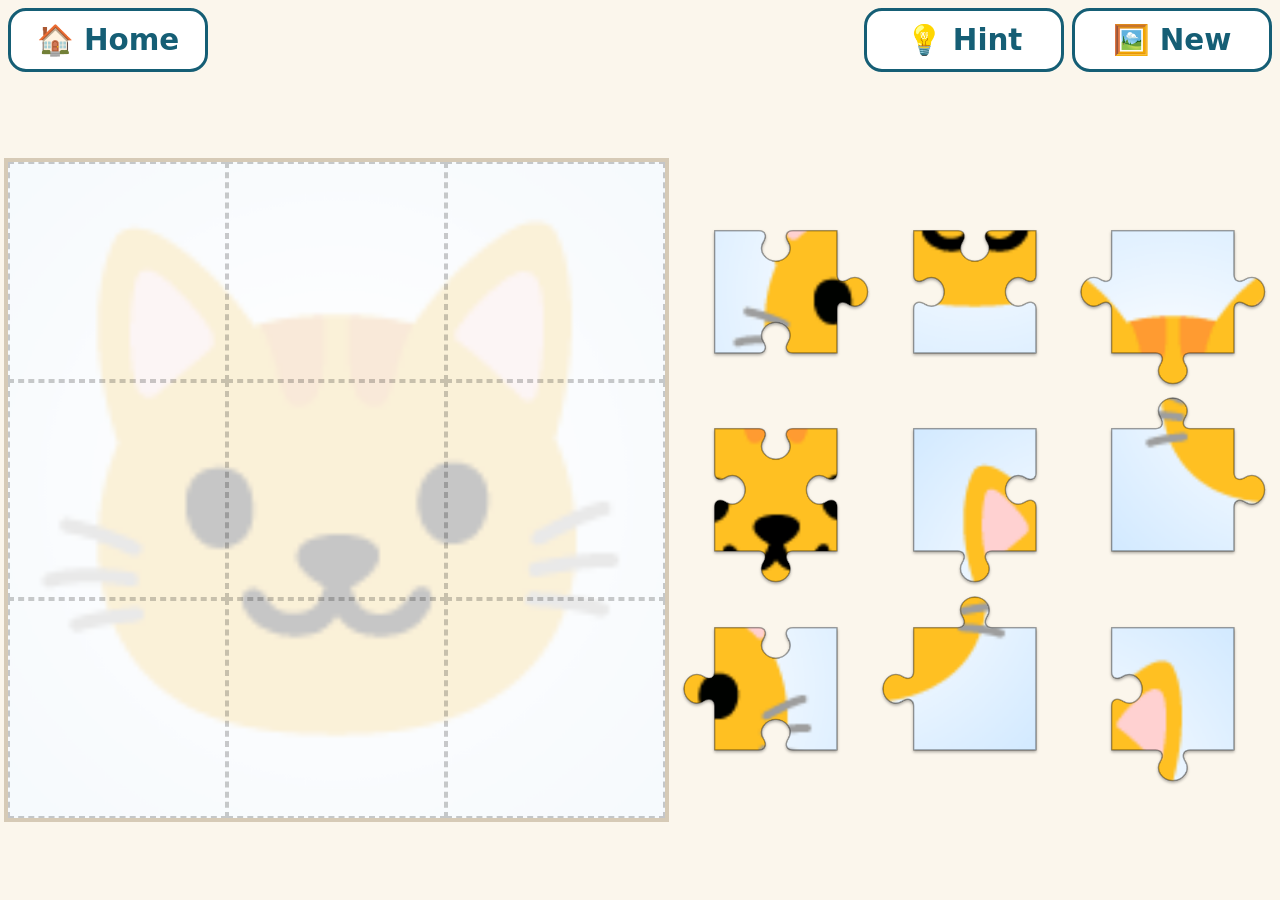
==== commit 1e5ec8ca: "feat(jigsaw): remove title and make the picture as big as possible Remove the page title so the thre" ====
--- a/jigsaw/index.html
+++ b/jigsaw/index.html
@@ -16,6 +16,12 @@
   <style>
     body { display: flex; flex-direction: column; overflow: hidden; height: 100vh; height: 100dvh; }
 
+    /* No title: the three buttons share one line. */
+    .topbar { flex-wrap: nowrap; gap: 8px; padding: 8px; }
+    .topbar .btn { flex: 1 1 0; min-width: 0; max-width: 200px; padding: 0 8px; gap: 6px; white-space: nowrap; }
+    .topbar .btn:first-child { margin-right: auto; }
+    @media (max-width: 360px) { .topbar .btn { font-size: 0.9rem; padding: 0 4px; gap: 3px; } }
+
     #play {
       flex: 1;
       position: relative;
@@ -45,17 +51,20 @@
 
     .cell.hint { border: 6px solid var(--good); background: rgba(46, 125, 50, 0.15); z-index: 2; }
 
-    /* Each loose piece waits in its own place, far enough from the others that pieces never touch. */
+    /* Each loose piece waits in its own place, far enough from the others that pieces never touch.
+       Waiting pieces can be smaller than the picture cells (--k); they grow to full size when moved. */
     .piece {
       position: absolute;
       cursor: grab;
-      transition: left 0.25s, top 0.25s;
+      transform: scale(var(--k, 1));
+      transition: left 0.25s, top 0.25s, transform 0.2s;
       z-index: 10;
       filter: drop-shadow(0 3px 3px rgba(0, 0, 0, 0.35));
     }
 
     .piece.dragging {
-      transition: none;
+      transition: transform 0.15s;
+      transform: none;
       z-index: 100;
       filter: drop-shadow(0 12px 10px rgba(0, 0, 0, 0.4));
       cursor: grabbing;
@@ -76,6 +85,7 @@
     }
 
     .piece.placed {
+      transform: none;
       filter: none;
       pointer-events: none;
       z-index: 5;
@@ -86,7 +96,6 @@
 <body>
   <div class="topbar">
     <a class="btn" href="../">🏠 Home</a>
-    <h1>Jigsaw</h1>
     <button class="btn" id="hint">💡 Hint</button>
     <button class="btn" id="next">🖼️ New</button>
   </div>
@@ -231,27 +240,48 @@
     }
 
     // The picture and the waiting pieces: side by side when the screen is wide,
-    // one above the other when it is tall.
+    // one above the other when it is tall. The picture gets as much room as it can,
+    // while the waiting pieces stay at least MIN_K of their full size.
+    const MIN_K = 0.55;
+
+    // The best grid for the waiting pieces in a w x h area: [k, cols, rows].
+    function trayFit(w, h, s) {
+      let best = [0, N, N];
+      for (let cols = 1; cols <= N * N; cols++) {
+        const rows = Math.ceil(N * N / cols);
+        const k = Math.min(1, w / (cols * PITCH * s), h / (rows * PITCH * s));
+        if (k > best[0]) best = [k, cols, rows];
+      }
+      return best;
+    }
+
     function layout() {
-      const W = play.clientWidth, H = play.clientHeight, pad = 8;
-      const bw = N, tw = N * PITCH, gap = 0.5;   // in piece sizes
+      const W = play.clientWidth, H = play.clientHeight, pad = 8, gap = 12;
       const wide = W > H;
-      const s = wide
-        ? Math.min((W - pad * 2) / (bw + gap + tw), (H - pad * 2) / tw)
-        : Math.min((W - pad * 2) / tw, (H - pad * 2) / (bw + gap + tw));
+      let s = Math.min(W - pad * 2, H - pad * 2) / N, fit = [MIN_K, N, N];
+      for (; s > 8; s *= 0.98) {
+        const tw = wide ? W - pad * 2 - N * s - gap : W - pad * 2;
+        const th = wide ? H - pad * 2 : H - pad * 2 - N * s - gap;
+        if (tw <= 0 || th <= 0) continue;
+        fit = trayFit(tw, th, s);
+        if (fit[0] >= MIN_K) break;
+      }
+      const [k, cols, rows] = fit;
+      const P = PITCH * k * s;   // distance between waiting places
       let bx, by, tx, ty;
       if (wide) {
-        bx = (W - (bw + gap + tw) * s) / 2; by = (H - bw * s) / 2;
-        tx = bx + (bw + gap) * s; ty = (H - tw * s) / 2;
+        bx = (W - (N * s + gap + cols * P)) / 2; by = (H - N * s) / 2;
+        tx = bx + N * s + gap; ty = (H - rows * P) / 2;
       } else {
-        bx = (W - bw * s) / 2; by = (H - (bw + gap + tw) * s) / 2;
-        tx = (W - tw * s) / 2; ty = by + (bw + gap) * s;
-      }
-      geo = { s, bx, by, tx, ty };
+        bx = (W - N * s) / 2; by = (H - (N * s + gap + rows * P)) / 2;
+        tx = (W - cols * P) / 2; ty = by + N * s + gap;
+      }
+      geo = { s, bx, by, tx, ty, P, cols };
+      play.style.setProperty('--k', k);
 
       board.style.left = bx + 'px';
       board.style.top = by + 'px';
-      board.style.width = board.style.height = bw * s + 'px';
+      board.style.width = board.style.height = N * s + 'px';
 
       for (const el of board.querySelectorAll('.cell')) el.remove();
       for (let k = 0; k < N * N; k++) {
@@ -271,8 +301,8 @@
     function home(pc) {
       const { s, bx, by, tx, ty } = geo;
       if (pc.placed) return [bx + (pc.i % N) * s, by + Math.floor(pc.i / N) * s];
-      const off = (PITCH - 1) / 2 * s;
-      return [tx + (pc.slot % N) * PITCH * s + off, ty + Math.floor(pc.slot / N) * PITCH * s + off];
+      const { P, cols } = geo;
+      return [tx + (pc.slot % cols + 0.5) * P - s / 2, ty + (Math.floor(pc.slot / cols) + 0.5) * P - s / 2];
     }
 
     function place(pc) {
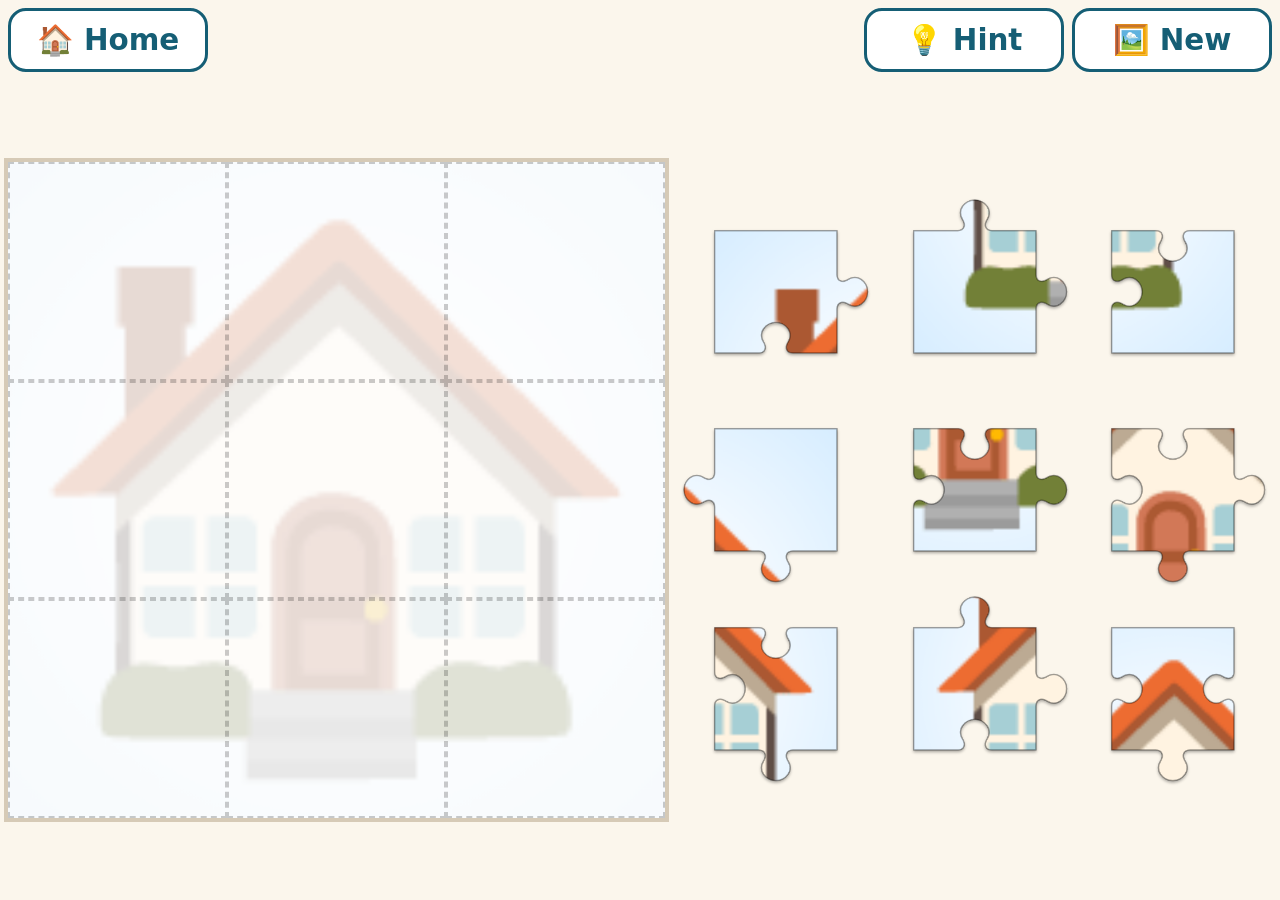
==== commit 54e843b8: "feat: tap anywhere on a one-button message to continue The win messages in jigsaw, solitaire and wor" ====
--- a/jigsaw/index.html
+++ b/jigsaw/index.html
@@ -104,7 +104,7 @@
     <div id="board"><div id="guide"></div></div>
   </div>
 
-  <div class="overlay" id="win">
+  <div class="overlay tap" id="win">
     <div class="box">
       <canvas id="winPic"></canvas>
       <h2>Well done!</h2>
@@ -427,6 +427,8 @@
     $('hint').addEventListener('click', hint);
     $('next').addEventListener('click', newPuzzle);
     $('again').addEventListener('click', newPuzzle);
+    // Tap anywhere in the message to go on.
+    $('win').addEventListener('click', (e) => { if (!e.target.closest('button')) $('again').click(); });
     window.addEventListener('resize', layout);
 
     newPuzzle();
--- a/games.css
+++ b/games.css
@@ -87,6 +87,7 @@
 }
 
 .overlay.show { display: flex; }
+.overlay.tap { cursor: pointer; }
 
 .overlay .box {
   background: var(--card);
